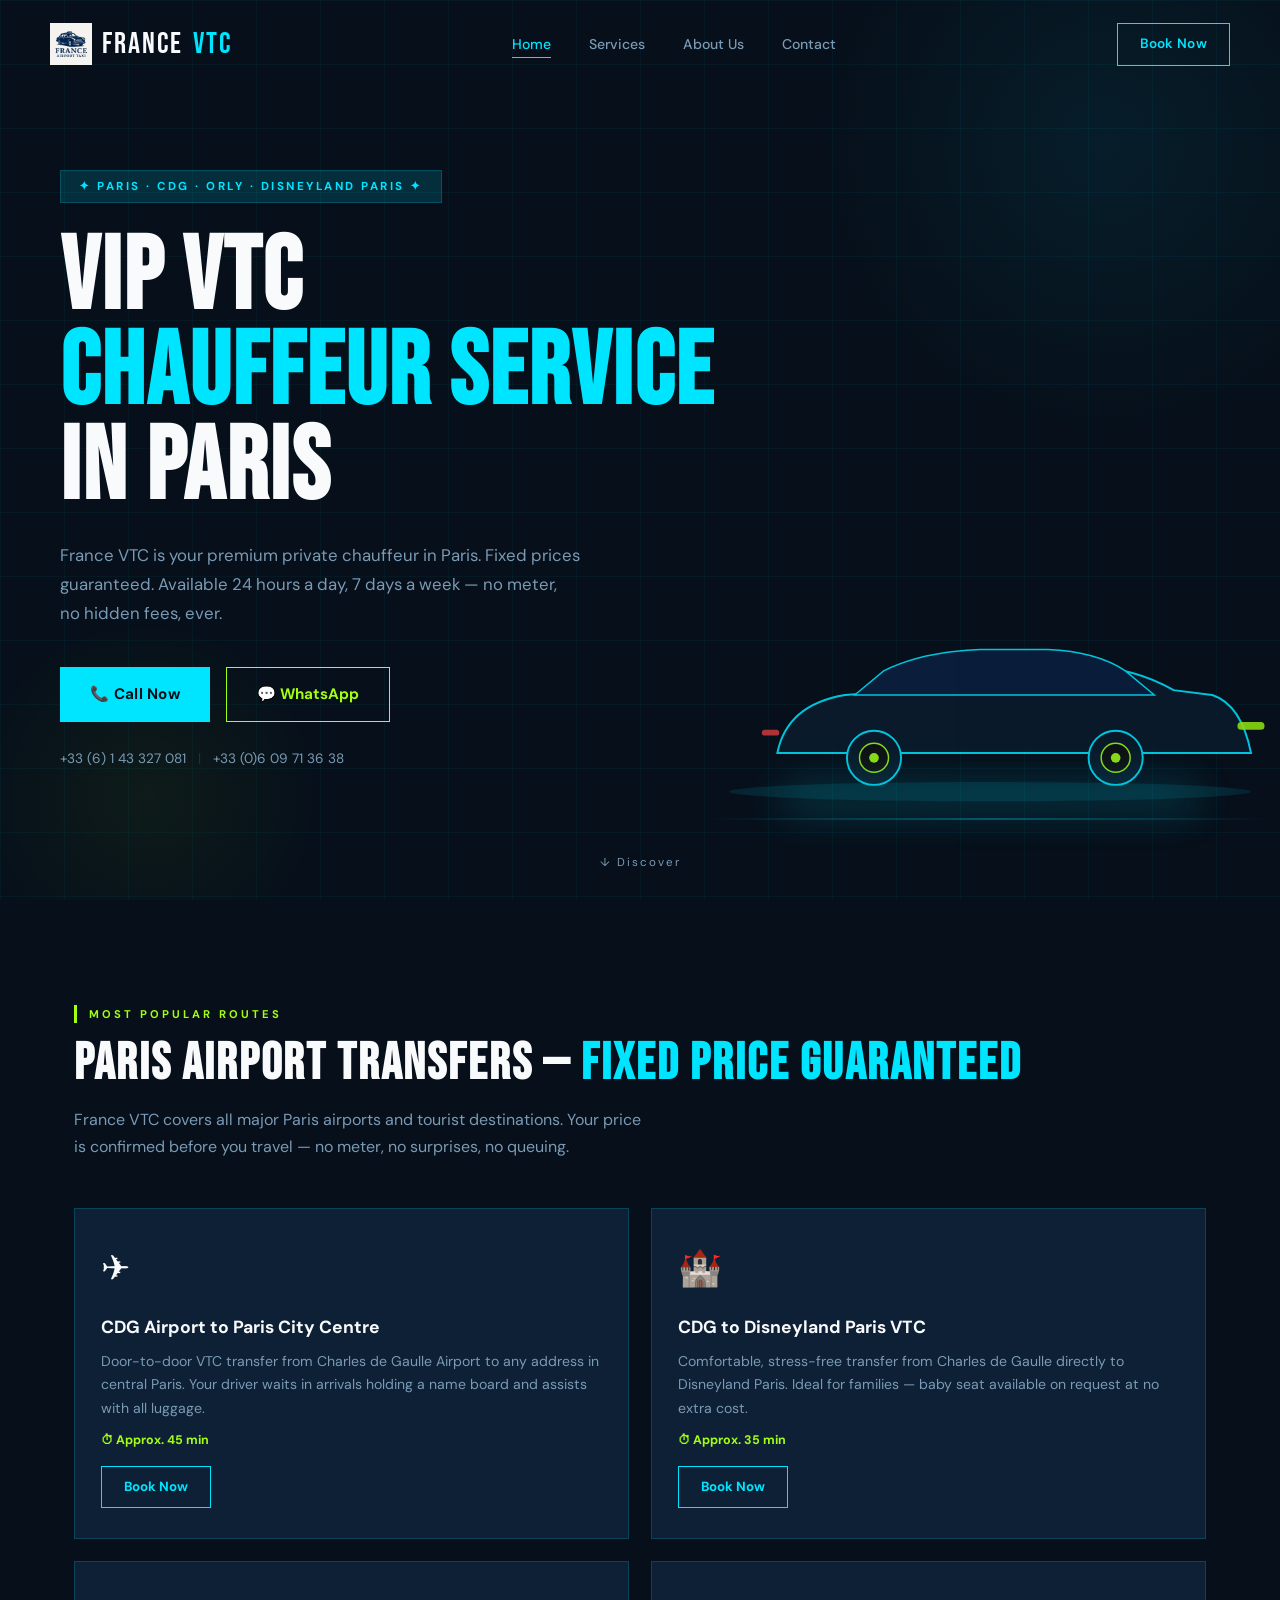
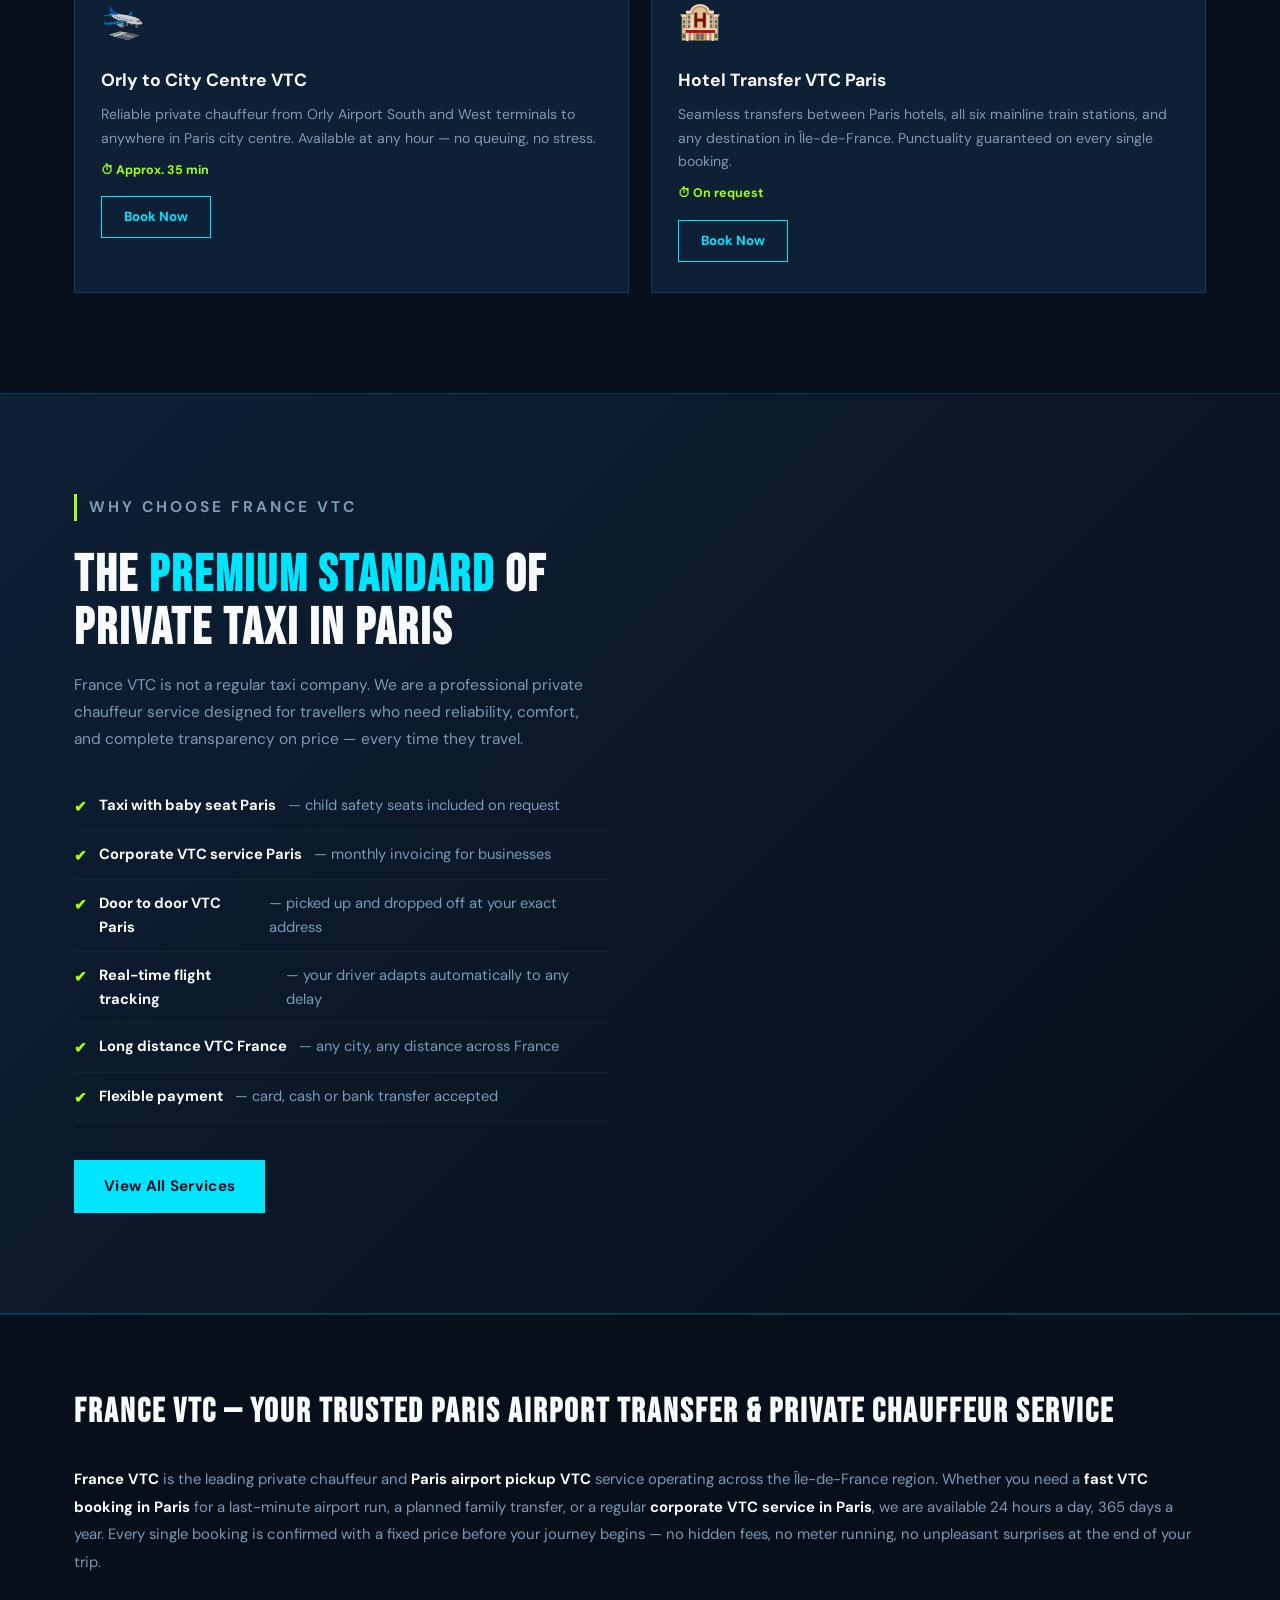
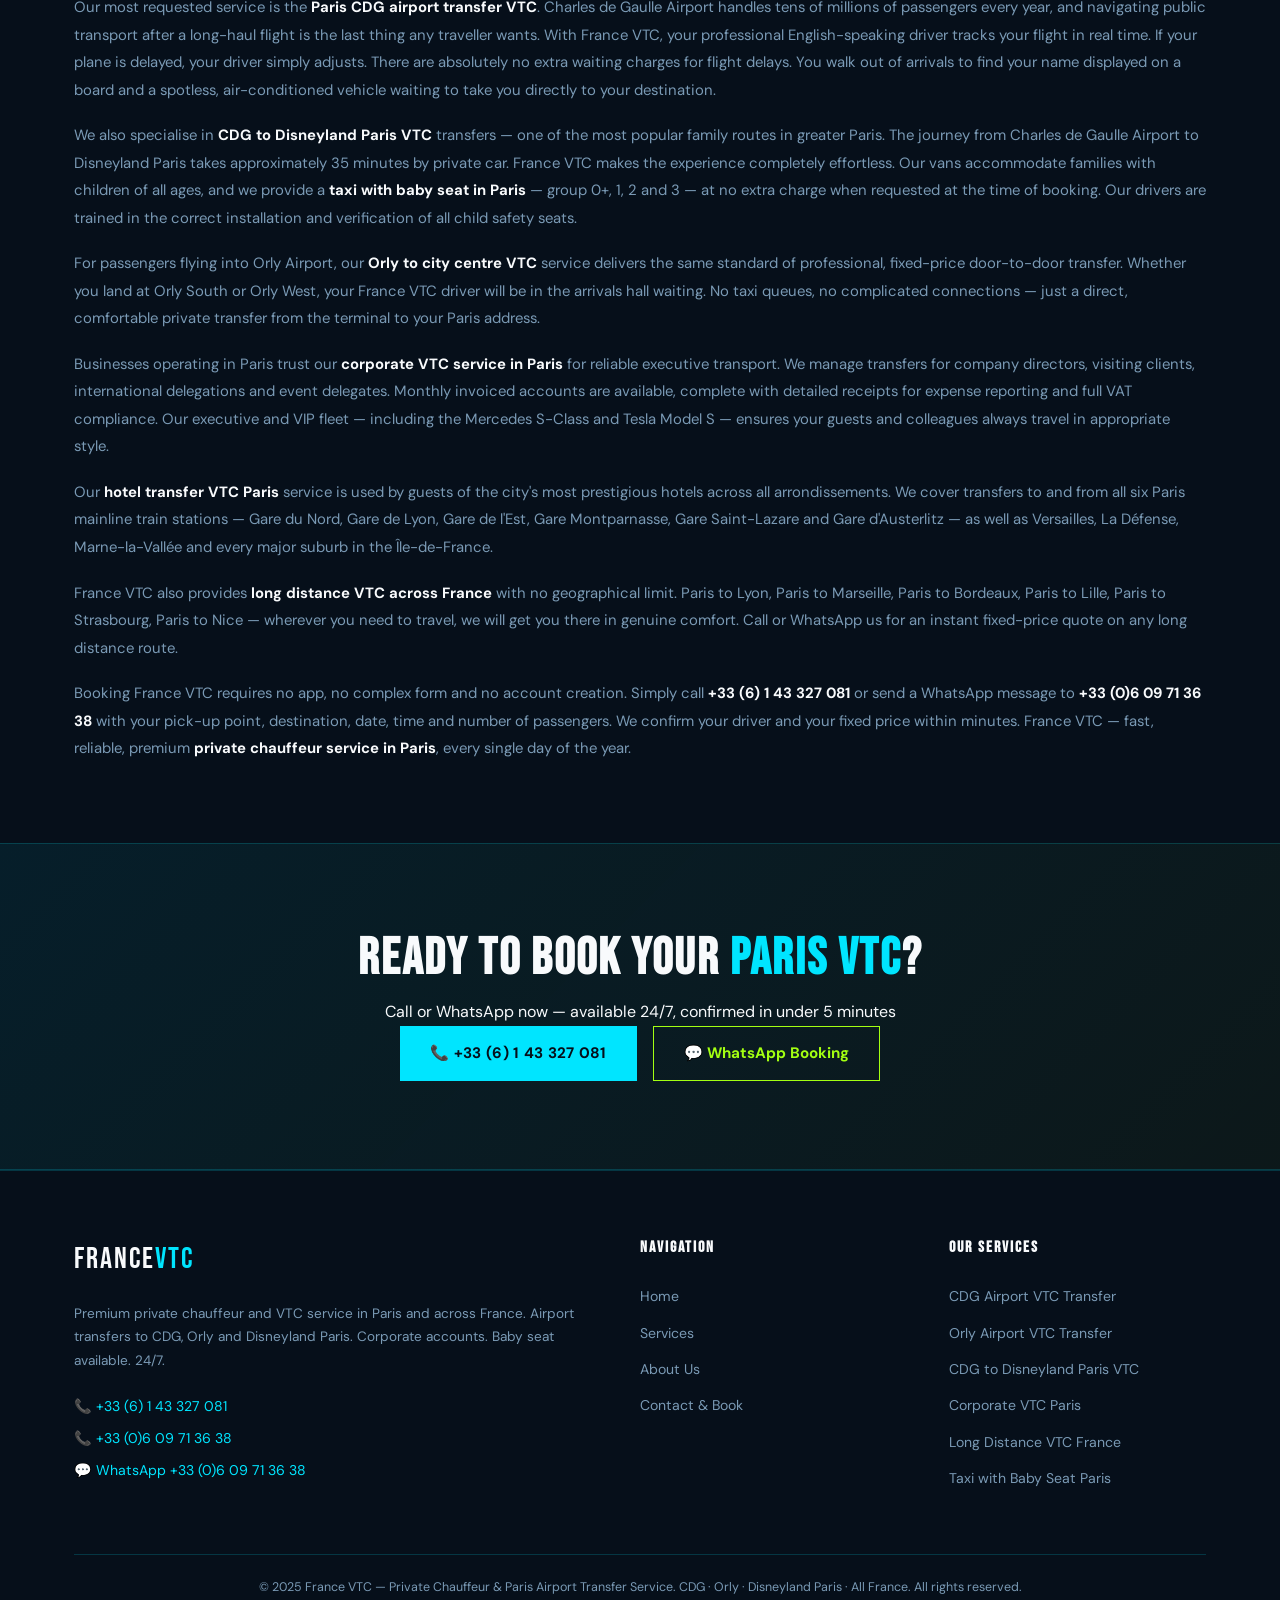
==== index.html @ c07869f2 "Initial commit" ====
<!DOCTYPE html>
<html lang="en">
<head>
  <meta charset="UTF-8">
  <meta name="viewport" content="width=device-width, initial-scale=1.0">
  <title>France VTC – Paris Airport Transfer CDG, Orly & Disneyland | Private Chauffeur 24/7</title>
  <meta name="description" content="France VTC provides premium private chauffeur service across Paris. Airport transfers to CDG, Orly and Disneyland Paris. Fixed rates, baby seat available, corporate accounts. Available 24/7 — book in seconds.">
  <meta name="keywords" content="France VTC, Paris airport pickup VTC, VIP VTC service Paris, taxi with baby seat Paris, hotel transfer VTC Paris, CDG to Disneyland Paris VTC, Orly to city centre VTC, long distance VTC France, corporate VTC service Paris, door to door VTC Paris, fast VTC booking Paris, private chauffeur Paris, VTC Paris 24/7">
  <meta name="robots" content="index, follow, max-snippet:-1, max-image-preview:large, max-video-preview:-1">
  <meta name="author" content="France VTC">
  <meta name="geo.region" content="FR-IDF">
  <meta name="geo.placename" content="Paris, Île-de-France, France">
  <meta name="geo.position" content="48.8566;2.3522">
  <meta name="ICBM" content="48.8566, 2.3522">
  <link rel="canonical" href="https://www.francevtc.fr/">

  <meta property="og:type" content="website">
  <meta property="og:site_name" content="France VTC">
  <meta property="og:url" content="https://www.francevtc.fr/">
  <meta property="og:title" content="France VTC – Paris Airport Transfer CDG, Orly & Disneyland | Private Chauffeur 24/7">
  <meta property="og:description" content="Premium VTC Paris. Fixed rates. CDG, Orly, Disneyland Paris transfers. Baby seat available. Book by phone or WhatsApp 24/7.">
  <meta property="og:image" content="https://www.francevtc.fr/og-home.webp">
  <meta property="og:locale" content="en_GB">

  <meta name="twitter:card" content="summary_large_image">
  <meta name="twitter:site" content="@francevtc">
  <meta name="twitter:title" content="France VTC – Paris Private Chauffeur 24/7 | CDG · Orly · Disneyland">
  <meta name="twitter:description" content="Book your France VTC in seconds. Fixed price guaranteed. CDG, Orly, Disneyland & hotel transfers. Available day and night.">
  <meta name="twitter:image" content="https://www.francevtc.fr/og-home.webp">

  <script type="application/ld+json">
  {
    "@context": "https://schema.org",
    "@graph": [
      {
        "@type": ["LocalBusiness", "TaxiService"],
        "@id": "https://www.francevtc.fr/#business",
        "name": "France VTC",
        "description": "Premium private chauffeur and VTC taxi service in Paris. Airport transfers to CDG, Orly and Disneyland Paris. Baby seat, corporate accounts and long distance France available 24/7.",
        "url": "https://www.francevtc.fr",
        "telephone": ["+33614332708", "+33609713638"],
        "address": {
          "@type": "PostalAddress",
          "addressLocality": "Paris",
          "addressRegion": "Île-de-France",
          "postalCode": "75000",
          "addressCountry": "FR"
        },
        "geo": { "@type": "GeoCoordinates", "latitude": 48.8566, "longitude": 2.3522 },
        "openingHours": "Mo-Su 00:00-23:59",
        "priceRange": "€€",
        "currenciesAccepted": "EUR",
        "paymentAccepted": "Cash, Credit Card, Bank Transfer",
        "areaServed": ["Paris","CDG Airport","Orly Airport","Disneyland Paris","Île-de-France","France"],
        "hasMap": "https://maps.google.com/?q=Paris,France",
        "sameAs": ["https://wa.me/33609713638"],
        "aggregateRating": { "@type": "AggregateRating", "ratingValue": "4.9", "reviewCount": "312", "bestRating": "5" }
      },
      {
        "@type": "WebSite",
        "@id": "https://www.francevtc.fr/#website",
        "name": "France VTC",
        "url": "https://www.francevtc.fr",
        "inLanguage": "en"
      }
    ]
  }
  </script>

  <link rel="stylesheet" href="style-index.css">
  <link rel="preconnect" href="https://fonts.googleapis.com">
  <link rel="preconnect" href="https://fonts.gstatic.com" crossorigin>
  <link href="https://fonts.googleapis.com/css2?family=Bebas+Neue&family=DM+Sans:wght@300;400;500;700&display=swap" rel="stylesheet">
</head>
<body>

<!-- ===== NAVBAR ===== -->
<nav class="navbar" id="navbar" role="navigation" aria-label="Main navigation">
  <div class="nav-inner">
   <a href="index.html" class="nav-logo" aria-label="France VTC – Home">
  <img src="logo.png" alt="France VTC Logo" class="logo-img">
  FRANCE<span>VTC</span>
</a>
    <ul class="nav-links" role="list">
      <li><a href="index.html" class="active" aria-current="page">Home</a></li>
      <li><a href="services.html">Services</a></li>
      <li><a href="about.html">About Us</a></li>
      <li><a href="contact.html">Contact</a></li>
    </ul>
    <a href="tel:+33614332708" class="nav-cta">Book Now</a>
    <button class="burger" id="burger" aria-label="Toggle mobile menu" aria-expanded="false">&#9776;</button>
  </div>
  <div class="mobile-menu" id="mobileMenu" aria-hidden="true" role="menu">
    <a href="index.html" role="menuitem">Home</a>
    <a href="services.html" role="menuitem">Services</a>
    <a href="about.html" role="menuitem">About Us</a>
    <a href="contact.html" role="menuitem">Contact</a>
    <a href="tel:+33614332708" class="mob-cta" role="menuitem">Book Now</a>
  </div>
</nav>

<!-- ===== HERO ===== -->
<section class="hero" aria-labelledby="hero-heading">
  <div class="hero-grid-overlay" aria-hidden="true"></div>
  <div class="hero-glow-top" aria-hidden="true"></div>
  <div class="hero-glow-bottom" aria-hidden="true"></div>

  <div class="hero-content">
    <p class="hero-badge" aria-label="Service areas">✦ Paris · CDG · Orly · Disneyland Paris ✦</p>
    <h1 id="hero-heading" class="hero-title">
      VIP VTC<br><span class="neon">Chauffeur Service</span><br>in Paris
    </h1>
    <p class="hero-sub">France VTC is your premium private chauffeur in Paris. Fixed prices guaranteed. Available 24 hours a day, 7 days a week — no meter, no hidden fees, ever.</p>
    <div class="hero-btns">
      <a href="tel:+33614332708" class="btn-primary pulse" aria-label="Call France VTC now">📞 Call Now</a>
      <a href="https://wa.me/33609713638?text=Hello%2C%20I%20would%20like%20to%20book%20a%20VTC%20in%20Paris" class="btn-secondary" target="_blank" rel="noopener noreferrer" aria-label="WhatsApp France VTC">💬 WhatsApp</a>
    </div>
    <div class="hero-phones">
      <a href="tel:+33614332708">+33 (6) 1 43 327 081</a>
      <span class="divider" aria-hidden="true">|</span>
      <a href="tel:+33609713638">+33 (0)6 09 71 36 38</a>
    </div>
  </div>

  <div class="hero-visual" aria-hidden="true">
    <div class="car-wrap">
      <div class="car-glow"></div>
      <svg viewBox="0 0 600 200" fill="none" xmlns="http://www.w3.org/2000/svg" role="img" aria-label="Premium VTC vehicle illustration">
        <ellipse cx="300" cy="190" rx="270" ry="10" fill="#00E5FF" fill-opacity="0.12"/>
        <path d="M80 150 Q90 100 150 90 L220 85 Q260 60 320 58 L400 60 Q450 62 490 85 L530 90 Q560 100 570 150 Z" fill="#0B1C2D" stroke="#00E5FF" stroke-width="2"/>
        <path d="M160 90 L190 65 Q230 45 290 43 L360 43 Q410 45 440 65 L470 90 Z" fill="#0B2040" stroke="#00E5FF" stroke-width="1.5"/>
        <circle cx="180" cy="155" r="28" fill="#0B1C2D" stroke="#00E5FF" stroke-width="2"/>
        <circle cx="180" cy="155" r="15" fill="#111" stroke="#A3FF12" stroke-width="1.5"/>
        <circle cx="180" cy="155" r="5" fill="#A3FF12"/>
        <circle cx="430" cy="155" r="28" fill="#0B1C2D" stroke="#00E5FF" stroke-width="2"/>
        <circle cx="430" cy="155" r="15" fill="#111" stroke="#A3FF12" stroke-width="1.5"/>
        <circle cx="430" cy="155" r="5" fill="#A3FF12"/>
        <rect x="556" y="118" width="28" height="8" rx="4" fill="#A3FF12" fill-opacity="0.9"/>
        <rect x="64" y="126" width="18" height="6" rx="3" fill="#FF4444" fill-opacity="0.8"/>
      </svg>
      <div class="road-line"></div>
    </div>
  </div>
  <p class="scroll-hint" aria-hidden="true">↓ Discover</p>
</section>



<!-- ===== TOP ROUTES ===== -->
<section class="routes" id="routes" aria-labelledby="routes-heading">
  <div class="container">
    <p class="section-tag">Most Popular Routes</p>
    <h2 id="routes-heading">Paris Airport Transfers — <span class="neon">Fixed Price Guaranteed</span></h2>
    <p class="section-sub">France VTC covers all major Paris airports and tourist destinations. Your price is confirmed before you travel — no meter, no surprises, no queuing.</p>
    <div class="routes-grid">

      <article class="route-card slide-in-left">
        <div class="route-icon" aria-hidden="true">✈</div>
        <div class="route-info">
          <h3>CDG Airport to Paris City Centre</h3>
          <p>Door-to-door VTC transfer from Charles de Gaulle Airport to any address in central Paris. Your driver waits in arrivals holding a name board and assists with all luggage.</p>
          <span class="route-time">⏱ Approx. 45 min</span>
        </div>
        <a href="contact.html" class="route-btn" aria-label="Book CDG to Paris city centre transfer">Book Now</a>
      </article>

      <article class="route-card slide-in-right">
        <div class="route-icon" aria-hidden="true">🏰</div>
        <div class="route-info">
          <h3>CDG to Disneyland Paris VTC</h3>
          <p>Comfortable, stress-free transfer from Charles de Gaulle directly to Disneyland Paris. Ideal for families — baby seat available on request at no extra cost.</p>
          <span class="route-time">⏱ Approx. 35 min</span>
        </div>
        <a href="contact.html" class="route-btn" aria-label="Book CDG to Disneyland Paris VTC">Book Now</a>
      </article>

      <article class="route-card slide-in-left">
        <div class="route-icon" aria-hidden="true">🛬</div>
        <div class="route-info">
          <h3>Orly to City Centre VTC</h3>
          <p>Reliable private chauffeur from Orly Airport South and West terminals to anywhere in Paris city centre. Available at any hour — no queuing, no stress.</p>
          <span class="route-time">⏱ Approx. 35 min</span>
        </div>
        <a href="contact.html" class="route-btn" aria-label="Book Orly to Paris city centre VTC">Book Now</a>
      </article>

      <article class="route-card slide-in-right">
        <div class="route-icon" aria-hidden="true">🏨</div>
        <div class="route-info">
          <h3>Hotel Transfer VTC Paris</h3>
          <p>Seamless transfers between Paris hotels, all six mainline train stations, and any destination in Île-de-France. Punctuality guaranteed on every single booking.</p>
          <span class="route-time">⏱ On request</span>
        </div>
        <a href="contact.html" class="route-btn" aria-label="Book hotel transfer VTC Paris">Book Now</a>
      </article>

    </div>
  </div>
</section>

<!-- ===== WHY FRANCE VTC ===== -->
<section class="why-us" aria-labelledby="why-heading">
  <div class="container">
    <div class="why-grid">
      <div class="why-text fade-up">
        <p class="section-tag">Why Choose France VTC</p>
        <h2 id="why-heading">The <span class="neon">Premium Standard</span> of Private Taxi in Paris</h2>
        <p>France VTC is not a regular taxi company. We are a professional private chauffeur service designed for travellers who need reliability, comfort, and complete transparency on price — every time they travel.</p>
        <ul class="why-list" role="list">
          <li><span class="check" aria-hidden="true">✔</span> <strong>Taxi with baby seat Paris</strong> — child safety seats included on request</li>
          <li><span class="check" aria-hidden="true">✔</span> <strong>Corporate VTC service Paris</strong> — monthly invoicing for businesses</li>
          <li><span class="check" aria-hidden="true">✔</span> <strong>Door to door VTC Paris</strong> — picked up and dropped off at your exact address</li>
          <li><span class="check" aria-hidden="true">✔</span> <strong>Real-time flight tracking</strong> — your driver adapts automatically to any delay</li>
          <li><span class="check" aria-hidden="true">✔</span> <strong>Long distance VTC France</strong> — any city, any distance across France</li>
          <li><span class="check" aria-hidden="true">✔</span> <strong>Flexible payment</strong> — card, cash or bank transfer accepted</li>
        </ul>
        <a href="services.html" class="btn-primary">View All Services</a>
      </div>
      
</section>






<!-- ===== SEO TEXT BLOCK ===== -->
<section class="seo-block" aria-labelledby="seo-heading">
  <div class="container">
    <h2 id="seo-heading">France VTC — Your Trusted Paris Airport Transfer &amp; Private Chauffeur Service</h2>
    <div class="seo-content">

      <p><strong>France VTC</strong> is the leading private chauffeur and <strong>Paris airport pickup VTC</strong> service operating across the Île-de-France region. Whether you need a <strong>fast VTC booking in Paris</strong> for a last-minute airport run, a planned family transfer, or a regular <strong>corporate VTC service in Paris</strong>, we are available 24 hours a day, 365 days a year. Every single booking is confirmed with a fixed price before your journey begins — no hidden fees, no meter running, no unpleasant surprises at the end of your trip.</p>

      <p>Our most requested service is the <strong>Paris CDG airport transfer VTC</strong>. Charles de Gaulle Airport handles tens of millions of passengers every year, and navigating public transport after a long-haul flight is the last thing any traveller wants. With France VTC, your professional English-speaking driver tracks your flight in real time. If your plane is delayed, your driver simply adjusts. There are absolutely no extra waiting charges for flight delays. You walk out of arrivals to find your name displayed on a board and a spotless, air-conditioned vehicle waiting to take you directly to your destination.</p>

      <p>We also specialise in <strong>CDG to Disneyland Paris VTC</strong> transfers — one of the most popular family routes in greater Paris. The journey from Charles de Gaulle Airport to Disneyland Paris takes approximately 35 minutes by private car. France VTC makes the experience completely effortless. Our vans accommodate families with children of all ages, and we provide a <strong>taxi with baby seat in Paris</strong> — group 0+, 1, 2 and 3 — at no extra charge when requested at the time of booking. Our drivers are trained in the correct installation and verification of all child safety seats.</p>

      <p>For passengers flying into Orly Airport, our <strong>Orly to city centre VTC</strong> service delivers the same standard of professional, fixed-price door-to-door transfer. Whether you land at Orly South or Orly West, your France VTC driver will be in the arrivals hall waiting. No taxi queues, no complicated connections — just a direct, comfortable private transfer from the terminal to your Paris address.</p>

      <p>Businesses operating in Paris trust our <strong>corporate VTC service in Paris</strong> for reliable executive transport. We manage transfers for company directors, visiting clients, international delegations and event delegates. Monthly invoiced accounts are available, complete with detailed receipts for expense reporting and full VAT compliance. Our executive and VIP fleet — including the Mercedes S-Class and Tesla Model S — ensures your guests and colleagues always travel in appropriate style.</p>

      <p>Our <strong>hotel transfer VTC Paris</strong> service is used by guests of the city's most prestigious hotels across all arrondissements. We cover transfers to and from all six Paris mainline train stations — Gare du Nord, Gare de Lyon, Gare de l'Est, Gare Montparnasse, Gare Saint-Lazare and Gare d'Austerlitz — as well as Versailles, La Défense, Marne-la-Vallée and every major suburb in the Île-de-France.</p>

      <p>France VTC also provides <strong>long distance VTC across France</strong> with no geographical limit. Paris to Lyon, Paris to Marseille, Paris to Bordeaux, Paris to Lille, Paris to Strasbourg, Paris to Nice — wherever you need to travel, we will get you there in genuine comfort. Call or WhatsApp us for an instant fixed-price quote on any long distance route.</p>

      <p>Booking France VTC requires no app, no complex form and no account creation. Simply call <strong>+33 (6) 1 43 327 081</strong> or send a WhatsApp message to <strong>+33 (0)6 09 71 36 38</strong> with your pick-up point, destination, date, time and number of passengers. We confirm your driver and your fixed price within minutes. France VTC — fast, reliable, premium <strong>private chauffeur service in Paris</strong>, every single day of the year.</p>

    </div>
  </div>
</section>

<!-- ===== CTA BANNER ===== -->
<section class="cta-banner" aria-labelledby="cta-heading">
  <div class="container">
    <h2 id="cta-heading">Ready to Book Your <span class="neon">Paris VTC</span>?</h2>
    <p>Call or WhatsApp now — available 24/7, confirmed in under 5 minutes</p>
    <div class="cta-btns">
      <a href="tel:+33614332708" class="btn-primary pulse" aria-label="Call France VTC">📞 +33 (6) 1 43 327 081</a>
      <a href="https://wa.me/33609713638?text=Hello%2C%20I%20would%20like%20to%20book%20a%20VTC%20in%20Paris" class="btn-secondary" target="_blank" rel="noopener noreferrer" aria-label="WhatsApp France VTC">💬 WhatsApp Booking</a>
    </div>
  </div>
</section>

<!-- ===== FOOTER ===== -->
<footer class="footer" role="contentinfo">
  <div class="container">
    <div class="footer-grid">
      <div class="footer-brand">
        <a href="index.html" class="nav-logo" aria-label="France VTC home">FRANCE<span>VTC</span></a>
        <p>Premium private chauffeur and VTC service in Paris and across France. Airport transfers to CDG, Orly and Disneyland Paris. Corporate accounts. Baby seat available. 24/7.</p>
        <div class="footer-phones">
          <a href="tel:+33614332708">📞 +33 (6) 1 43 327 081</a>
          <a href="tel:+33609713638">📞 +33 (0)6 09 71 36 38</a>
          <a href="https://wa.me/33609713638" target="_blank" rel="noopener noreferrer">💬 WhatsApp +33 (0)6 09 71 36 38</a>
        </div>
      </div>
      <div class="footer-links">
        <h3>Navigation</h3>
        <ul role="list">
          <li><a href="index.html">Home</a></li>
          <li><a href="services.html">Services</a></li>
          <li><a href="about.html">About Us</a></li>
          <li><a href="contact.html">Contact &amp; Book</a></li>
        </ul>
      </div>
      <div class="footer-services">
        <h3>Our Services</h3>
        <ul role="list">
          <li><a href="services.html">CDG Airport VTC Transfer</a></li>
          <li><a href="services.html">Orly Airport VTC Transfer</a></li>
          <li><a href="services.html">CDG to Disneyland Paris VTC</a></li>
          <li><a href="services.html">Corporate VTC Paris</a></li>
          <li><a href="services.html">Long Distance VTC France</a></li>
          <li><a href="services.html">Taxi with Baby Seat Paris</a></li>
        </ul>
      </div>
    </div>
    <div class="footer-bottom">
      <p>© 2025 France VTC — Private Chauffeur &amp; Paris Airport Transfer Service. CDG · Orly · Disneyland Paris · All France. All rights reserved.</p>
    </div>
  </div>
</footer>

<script>
  // Sticky navbar on scroll
  window.addEventListener('scroll', () => {
    document.getElementById('navbar').classList.toggle('scrolled', window.scrollY > 50);
  }, { passive: true });

  // Mobile menu toggle
  const burger = document.getElementById('burger');
  const mobileMenu = document.getElementById('mobileMenu');
  burger.addEventListener('click', () => {
    const isOpen = mobileMenu.classList.toggle('open');
    burger.setAttribute('aria-expanded', isOpen);
    mobileMenu.setAttribute('aria-hidden', !isOpen);
  });

  // Animated counters
  const counters = document.querySelectorAll('.stat-num');
  const counterObs = new IntersectionObserver(entries => {
    entries.forEach(entry => {
      if (!entry.isIntersecting) return;
      const el = entry.target;
      const target = +el.dataset.target;
      let val = 0;
      const step = target / 80;
      const tick = setInterval(() => {
        val += step;
        if (val >= target) { val = target; clearInterval(tick); }
        el.textContent = Math.floor(val).toLocaleString('en-GB');
      }, 18);
      counterObs.unobserve(el);
    });
  }, { threshold: 0.6 });
  counters.forEach(c => counterObs.observe(c));

  // Scroll-triggered reveal animations
  const revealEls = document.querySelectorAll('.fade-up, .slide-in-left, .slide-in-right');
  const revealObs = new IntersectionObserver(entries => {
    entries.forEach((entry, i) => {
      if (!entry.isIntersecting) return;
      setTimeout(() => entry.target.classList.add('visible'), i * 60);
      revealObs.unobserve(entry.target);
    });
  }, { threshold: 0.1 });
  revealEls.forEach(el => revealObs.observe(el));
</script>
</body>
</html>
---- style-index.css ----
/* ============================================================
   FRANCE VTC — HOME PAGE STYLES
   Design: Urban Night Neon Transport
   ============================================================ */

:root {
  --navy:       #0B1C2D;
  --navy-deep:  #060f1a;
  --navy-mid:   #0e2035;
  --cyan:       #00E5FF;
  --cyan-faint: rgba(0,229,255,0.08);
  --cyan-dim:   rgba(0,229,255,0.15);
  --white:      #F8FAFC;
  --lime:       #A3FF12;
  --muted:      #7a9ab5;
  --border:     rgba(0,229,255,0.18);
  --font-head:  'Bebas Neue', sans-serif;
  --font-body:  'DM Sans', sans-serif;
}

*, *::before, *::after { box-sizing: border-box; margin: 0; padding: 0; }
html { scroll-behavior: smooth; font-size: 16px; }
body { background: var(--navy-deep); color: var(--white); font-family: var(--font-body); line-height: 1.65; overflow-x: hidden; }
a { text-decoration: none; color: inherit; }
ul { list-style: none; }
img { max-width: 100%; display: block; }
.container { max-width: 1180px; margin: 0 auto; padding: 0 24px; }

/* ---- SHARED ELEMENTS ---- */
.neon { color: var(--cyan); }
.section-tag {
  display: inline-block;
  font-size: 0.7rem; letter-spacing: 3px; text-transform: uppercase;
  font-weight: 700; color: var(--lime);
  border-left: 3px solid var(--lime); padding-left: 12px;
  margin-bottom: 14px;
}
h2 {
  font-family: var(--font-head);
  font-size: clamp(2rem, 4.5vw, 3.2rem);
  letter-spacing: 2px; text-transform: uppercase;
  line-height: 1.05; margin-bottom: 16px;
}
.section-sub { color: var(--muted); max-width: 580px; margin-bottom: 48px; font-size: 1rem; }

/* ---- BUTTONS ---- */
.btn-primary {
  display: inline-flex; align-items: center; gap: 8px;
  background: var(--cyan); color: var(--navy-deep);
  padding: 14px 30px; font-weight: 700; font-size: 0.95rem;
  letter-spacing: 0.3px; transition: all 0.3s ease; white-space: nowrap;
}
.btn-primary:hover { background: #00ccee; transform: translateY(-2px); box-shadow: 0 10px 30px rgba(0,229,255,0.35); }

.btn-secondary {
  display: inline-flex; align-items: center; gap: 8px;
  background: transparent; border: 1.5px solid var(--lime);
  color: var(--lime); padding: 14px 30px; font-weight: 700;
  font-size: 0.95rem; transition: all 0.3s ease; white-space: nowrap;
}
.btn-secondary:hover { background: var(--lime); color: var(--navy-deep); transform: translateY(-2px); }

.pulse { animation: ctaPulse 2.8s ease-in-out infinite; }
@keyframes ctaPulse {
  0%,100% { box-shadow: 0 0 0 0 rgba(0,229,255,0.45); }
  50%      { box-shadow: 0 0 0 14px rgba(0,229,255,0); }
}

/* ---- NAVBAR ---- */
.nav-logo {
  display: flex;
  align-items: center;
  gap: 10px;
  font-family: var(--font-head);
  font-size: 1.85rem;
  letter-spacing: 2px;
}

.logo-img {
  height: 42px;   /* adjust size if needed */
  width: auto;
  display: block;
}


.navbar {
  position: fixed; top: 0; left: 0; right: 0; z-index: 999;
  padding: 20px 40px; transition: all 0.35s ease;
}
.navbar.scrolled {
  background: rgba(6,15,26,0.94); backdrop-filter: blur(18px);
  padding: 13px 40px; border-bottom: 1px solid var(--border);
}
.nav-inner {
  display: flex; align-items: center;
  justify-content: space-between; max-width: 1180px; margin: 0 auto;
}
.nav-logo { font-family: var(--font-head); font-size: 1.85rem; letter-spacing: 2px; }
.nav-logo span { color: var(--cyan); }
.nav-links { display: flex; gap: 38px; }
.nav-links a {
  font-size: 0.88rem; font-weight: 500; color: var(--muted);
  position: relative; transition: color 0.3s;
}
.nav-links a::after {
  content: ''; position: absolute; bottom: -5px; left: 0;
  width: 0; height: 1px; background: var(--cyan); transition: width 0.3s;
}
.nav-links a:hover, .nav-links a.active { color: var(--cyan); }
.nav-links a:hover::after, .nav-links a.active::after { width: 100%; }
.nav-cta {
  border: 1.5px solid var(--cyan); color: var(--cyan);
  padding: 9px 22px; font-size: 0.85rem; font-weight: 600;
  transition: all 0.3s; letter-spacing: 0.3px;
}
.nav-cta:hover { background: var(--cyan); color: var(--navy-deep); }

.burger { display: none; background: none; border: none; color: var(--white); font-size: 1.5rem; cursor: pointer; padding: 4px; }
.mobile-menu {
  display: none; flex-direction: column;
  background: var(--navy-deep); border-top: 1px solid var(--border); padding: 8px 0;
}
.mobile-menu.open { display: flex; }
.mobile-menu a { padding: 13px 28px; font-size: 1rem; color: var(--muted); transition: color 0.3s; }
.mobile-menu a:hover { color: var(--cyan); }
.mob-cta { color: var(--cyan) !important; font-weight: 700; }

/* ---- HERO ---- */
.hero {
  min-height: 100vh;
  background: var(--navy-deep);
  position: relative; overflow: hidden;
  display: flex; flex-direction: column; justify-content: center;
  padding: 120px 60px 80px;
}
.hero-grid-overlay {
  position: absolute; inset: 0; pointer-events: none;
  background-image:
    linear-gradient(var(--border) 1px, transparent 1px),
    linear-gradient(90deg, var(--border) 1px, transparent 1px);
  background-size: 64px 64px; opacity: 0.25;
}
.hero-glow-top {
  position: absolute; top: -180px; right: -150px;
  width: 650px; height: 650px; pointer-events: none;
  background: radial-gradient(circle, rgba(0,229,255,0.07) 0%, transparent 65%);
}
.hero-glow-bottom {
  position: absolute; bottom: -120px; left: -80px;
  width: 450px; height: 450px; pointer-events: none;
  background: radial-gradient(circle, rgba(163,255,18,0.05) 0%, transparent 60%);
}
.hero-content {
  max-width: 680px; position: relative; z-index: 2;
  animation: heroReveal 0.9s ease-out both;
}
@keyframes heroReveal {
  from { opacity: 0; transform: translateY(36px); }
  to   { opacity: 1; transform: translateY(0); }
}
.hero-badge {
  display: inline-flex; align-items: center; gap: 8px;
  background: var(--cyan-dim); border: 1px solid var(--border);
  color: var(--cyan); padding: 6px 18px;
  font-size: 0.72rem; letter-spacing: 2.5px; font-weight: 700;
  text-transform: uppercase; margin-bottom: 28px;
}
.hero-title {
  font-family: var(--font-head);
  font-size: clamp(3.2rem, 8vw, 6.8rem);
  line-height: 0.93; letter-spacing: 2px;
  text-transform: uppercase; margin-bottom: 24px;
}
.hero-sub {
  color: var(--muted); font-size: 1.05rem;
  max-width: 520px; line-height: 1.75; margin-bottom: 38px;
}
.hero-btns { display: flex; gap: 16px; flex-wrap: wrap; margin-bottom: 26px; }
.hero-phones {
  display: flex; align-items: center; gap: 12px;
  flex-wrap: wrap; font-size: 0.85rem; color: var(--muted);
}
.hero-phones a { color: var(--muted); transition: color 0.3s; }
.hero-phones a:hover { color: var(--cyan); }
.hero-phones .divider { color: var(--border); }

.hero-visual {
  position: absolute; right: 0; bottom: 80px;
  width: 48%; max-width: 580px; z-index: 1;
  opacity: 0.85; animation: carSlide 1.1s ease-out 0.4s both;
}
@keyframes carSlide {
  from { opacity: 0; transform: translateX(70px); }
  to   { opacity: 0.85; transform: translateX(0); }
}
.car-glow {
  position: absolute; bottom: 8px; left: 50%; transform: translateX(-50%);
  width: 72%; height: 28px;
  background: var(--cyan); filter: blur(22px); opacity: 0.25;
}
.road-line {
  height: 2px; margin-top: 8px;
  background: linear-gradient(90deg, transparent, var(--cyan), transparent);
  opacity: 0.35; animation: roadAnim 3s linear infinite;
}
@keyframes roadAnim {
  from { background-position: -400px 0; }
  to   { background-position: 400px 0; }
}
.scroll-hint {
  position: absolute; bottom: 28px; left: 50%; transform: translateX(-50%);
  font-size: 0.72rem; letter-spacing: 2px; color: var(--muted); z-index: 3;
  animation: scrollBounce 2s ease-in-out infinite;
}
@keyframes scrollBounce {
  0%,100% { transform: translateX(-50%) translateY(0); }
  50%     { transform: translateX(-50%) translateY(7px); }
}

/* ---- STATS BAR ---- */
.stats-bar {
  display: flex; align-items: center; justify-content: center;
  flex-wrap: wrap; gap: 0;
  background: var(--navy-mid);
  border-top: 1px solid var(--border); border-bottom: 1px solid var(--border);
  padding: 40px 24px;
}
.stat-item { display: flex; flex-direction: column; align-items: center; padding: 0 52px; }
.stat-row { display: flex; align-items: baseline; gap: 2px; }
.stat-num { font-family: var(--font-head); font-size: 3.2rem; color: var(--cyan); line-height: 1; }
.stat-suffix { font-family: var(--font-head); font-size: 2rem; color: var(--lime); line-height: 1; }
.stat-label { font-size: 0.72rem; letter-spacing: 1.5px; text-transform: uppercase; color: var(--muted); margin-top: 6px; }
.stat-divider { width: 1px; height: 54px; background: var(--border); }

/* ---- ROUTES ---- */
.routes { padding: 100px 0; background: var(--navy-deep); }
.routes-grid { display: grid; grid-template-columns: repeat(2, 1fr); gap: 22px; }
.route-card {
  background: var(--navy-mid); border: 1px solid var(--border);
  padding: 30px 26px; display: flex; flex-direction: column; gap: 16px;
  position: relative; overflow: hidden; transition: all 0.3s ease;
}
.route-card::before {
  content: ''; position: absolute; top: 0; left: 0;
  width: 3px; height: 100%; background: var(--cyan);
  transform: scaleY(0); transform-origin: bottom; transition: transform 0.35s ease;
}
.route-card:hover { border-color: var(--cyan); transform: translateY(-5px); }
.route-card:hover::before { transform: scaleY(1); }
.route-icon { font-size: 2.2rem; }
.route-info h3 { font-size: 1.1rem; font-weight: 700; color: var(--white); margin-bottom: 8px; }
.route-info p { font-size: 0.88rem; color: var(--muted); line-height: 1.65; }
.route-time { display: block; margin-top: 10px; font-size: 0.78rem; font-weight: 700; color: var(--lime); }
.route-btn {
  display: inline-block; border: 1px solid var(--cyan);
  color: var(--cyan); padding: 9px 22px; font-size: 0.83rem;
  font-weight: 700; width: fit-content; transition: all 0.3s;
}
.route-btn:hover { background: var(--cyan); color: var(--navy-deep); }

/* ---- WHY US ---- */
.why-us {
  padding: 100px 0;
  background: linear-gradient(135deg, var(--navy-mid) 0%, var(--navy-deep) 100%);
  border-top: 1px solid var(--border); border-bottom: 1px solid var(--border);
}
.why-grid { display: grid; grid-template-columns: 1fr 1fr; gap: 64px; align-items: center; }
.why-text > p { color: var(--muted); margin-bottom: 28px; font-size: 0.97rem; line-height: 1.75; }
.why-list { margin-bottom: 38px; }
.why-list li {
  display: flex; align-items: flex-start; gap: 12px;
  padding: 11px 0; border-bottom: 1px solid rgba(255,255,255,0.04);
  font-size: 0.92rem; color: var(--muted);
}
.why-list li strong { color: var(--white); }
.check { color: var(--lime); font-weight: 700; flex-shrink: 0; margin-top: 2px; }
.why-visual { display: grid; grid-template-columns: 1fr 1fr; gap: 14px; }
.feature-card {
  background: var(--navy-deep); border: 1px solid var(--border);
  padding: 24px 20px; transition: all 0.3s ease;
}
.feature-card:hover { border-color: var(--cyan); box-shadow: 0 0 22px rgba(0,229,255,0.09); }
.feature-card.accent { background: var(--cyan-faint); border-color: rgba(0,229,255,0.25); }
.fc-icon { font-size: 1.9rem; margin-bottom: 10px; }
.feature-card h4 { font-size: 0.95rem; font-weight: 700; margin-bottom: 6px; }
.feature-card p { font-size: 0.82rem; color: var(--muted); line-height: 1.55; }

/* ---- FLEET ---- */
.fleet { padding: 100px 0; background: var(--navy-deep); }
.fleet-grid { display: grid; grid-template-columns: repeat(3, 1fr); gap: 22px; }
.fleet-card {
  background: var(--navy-mid); border: 1px solid var(--border);
  padding: 38px 28px; text-align: center; position: relative;
  transition: all 0.35s ease;
}
.fleet-card:hover { border-color: var(--cyan); transform: translateY(-6px); box-shadow: 0 24px 48px rgba(0,229,255,0.1); }
.fleet-card.featured { border-color: var(--cyan); background: rgba(0,229,255,0.04); }
.fleet-badge {
  position: absolute; top: -12px; left: 50%; transform: translateX(-50%);
  background: var(--lime); color: var(--navy-deep);
  font-size: 0.7rem; font-weight: 800; padding: 4px 16px; letter-spacing: 1px; text-transform: uppercase;
}
.fleet-icon { font-size: 3.2rem; margin-bottom: 18px; }
.fleet-card h3 { font-size: 1.25rem; font-weight: 700; margin-bottom: 12px; }
.fleet-card > p { font-size: 0.88rem; color: var(--muted); line-height: 1.65; margin-bottom: 22px; }
.fleet-card ul { margin-bottom: 28px; border-top: 1px solid var(--border); padding-top: 18px; }
.fleet-card ul li {
  font-size: 0.84rem; color: var(--muted);
  padding: 6px 0; border-bottom: 1px solid rgba(255,255,255,0.04);
}
.fleet-card ul li::before { content: '✓  '; color: var(--lime); font-weight: 700; }
.fleet-btn {
  display: inline-block; background: var(--cyan);
  color: var(--navy-deep); padding: 11px 26px;
  font-size: 0.88rem; font-weight: 700; transition: all 0.3s;
}
.fleet-btn:hover { background: #00ccee; transform: translateY(-2px); }

/* ---- TESTIMONIALS ---- */
.testimonials {
  padding: 100px 0;
  background: var(--navy-mid); border-top: 1px solid var(--border);
}
.testi-grid { display: grid; grid-template-columns: repeat(3, 1fr); gap: 22px; }
.testi-card {
  background: var(--navy-deep); border: 1px solid var(--border);
  padding: 34px 28px; transition: border-color 0.3s;
}
.testi-card:hover { border-color: var(--cyan); }
.stars { color: var(--lime); font-size: 1rem; letter-spacing: 3px; margin-bottom: 18px; }
.testi-card p { font-size: 0.9rem; color: var(--muted); line-height: 1.75; font-style: italic; margin-bottom: 22px; }
.testi-author { display: flex; align-items: center; gap: 14px; }
.avatar {
  width: 42px; height: 42px; flex-shrink: 0;
  background: var(--cyan-dim); border: 1.5px solid var(--cyan);
  display: flex; align-items: center; justify-content: center;
  font-size: 0.78rem; font-weight: 700; color: var(--cyan);
}
.testi-author strong { display: block; font-size: 0.9rem; color: var(--white); }
.testi-author span { font-size: 0.75rem; color: var(--muted); }

/* ---- SEO BLOCK ---- */
.seo-block {
  padding: 80px 0;
  background: var(--navy-deep); border-top: 1px solid var(--border);
}
.seo-block h2 { font-size: clamp(1.5rem, 3vw, 2.1rem); margin-bottom: 36px; }
.seo-content { display: flex; flex-direction: column; gap: 18px; }
.seo-content p { font-size: 0.93rem; color: var(--muted); line-height: 1.85; }
.seo-content p strong { color: var(--white); }

/* ---- CTA BANNER ---- */
.cta-banner {
  padding: 88px 0; text-align: center;
  background: linear-gradient(135deg, rgba(0,229,255,0.07), rgba(163,255,18,0.04));
  border-top: 1px solid var(--border); border-bottom: 1px solid var(--border);
}
.cta-banner h2 { margin-bottom: 14px; }
.cta-banner > p { color: var(--muted); margin-bottom: 38px; font-size: 1rem; }
.cta-btns { display: flex; gap: 16px; justify-content: center; flex-wrap: wrap; }

/* ---- FOOTER ---- */
.footer { background: var(--navy-deep); border-top: 1px solid var(--border); padding: 64px 0 0; }
.footer-grid { display: grid; grid-template-columns: 2fr 1fr 1fr; gap: 52px; padding-bottom: 52px; }
.footer-brand .nav-logo { display: block; margin-bottom: 18px; }
.footer-brand p { font-size: 0.85rem; color: var(--muted); line-height: 1.75; margin-bottom: 22px; }
.footer-phones { display: flex; flex-direction: column; gap: 9px; }
.footer-phones a { font-size: 0.88rem; color: var(--cyan); transition: color 0.3s; }
.footer-phones a:hover { color: var(--white); }
.footer-links h3, .footer-services h3 {
  font-family: var(--font-head); font-size: 1rem; letter-spacing: 2px;
  text-transform: uppercase; color: var(--white); margin-bottom: 22px;
}
.footer-links li, .footer-services li { margin-bottom: 10px; }
.footer-links a, .footer-services a { font-size: 0.88rem; color: var(--muted); transition: color 0.3s; }
.footer-links a:hover, .footer-services a:hover { color: var(--cyan); }
.footer-bottom {
  border-top: 1px solid var(--border); padding: 22px 0; text-align: center;
}
.footer-bottom p { font-size: 0.78rem; color: var(--muted); }

/* ---- ANIMATIONS ---- */
.fade-up { opacity: 0; transform: translateY(32px); transition: all 0.72s ease; }
.fade-up.visible { opacity: 1; transform: translateY(0); }
.slide-in-left { opacity: 0; transform: translateX(-40px); transition: all 0.6s ease; }
.slide-in-left.visible { opacity: 1; transform: translateX(0); }
.slide-in-right { opacity: 0; transform: translateX(40px); transition: all 0.6s ease; }
.slide-in-right.visible { opacity: 1; transform: translateX(0); }

/* ---- RESPONSIVE ---- */
@media (max-width: 1024px) {
  .why-grid { grid-template-columns: 1fr; gap: 44px; }
  .fleet-grid { grid-template-columns: 1fr 1fr; }
  .hero-visual { opacity: 0.25; width: 100%; }
}
@media (max-width: 860px) {
  .nav-links, .nav-cta { display: none; }
  .burger { display: block; }
  .navbar { padding: 16px 20px; }
  .navbar.scrolled { padding: 12px 20px; }
  .hero { padding: 110px 24px 200px; }
  .routes-grid { grid-template-columns: 1fr; }
  .fleet-grid { grid-template-columns: 1fr; }
  .testi-grid { grid-template-columns: 1fr; }
  .footer-grid { grid-template-columns: 1fr; gap: 36px; }
  .stats-bar { flex-wrap: wrap; }
  .stat-item { padding: 22px 30px; }
  .stat-divider { display: none; }
  .why-visual { grid-template-columns: 1fr 1fr; }
}
@media (max-width: 480px) {
  .hero-btns, .cta-btns { flex-direction: column; align-items: flex-start; }
  .cta-btns { align-items: center; }
  .why-visual { grid-template-columns: 1fr; }
  .hero-title { font-size: clamp(2.6rem, 11vw, 3.5rem); }
}
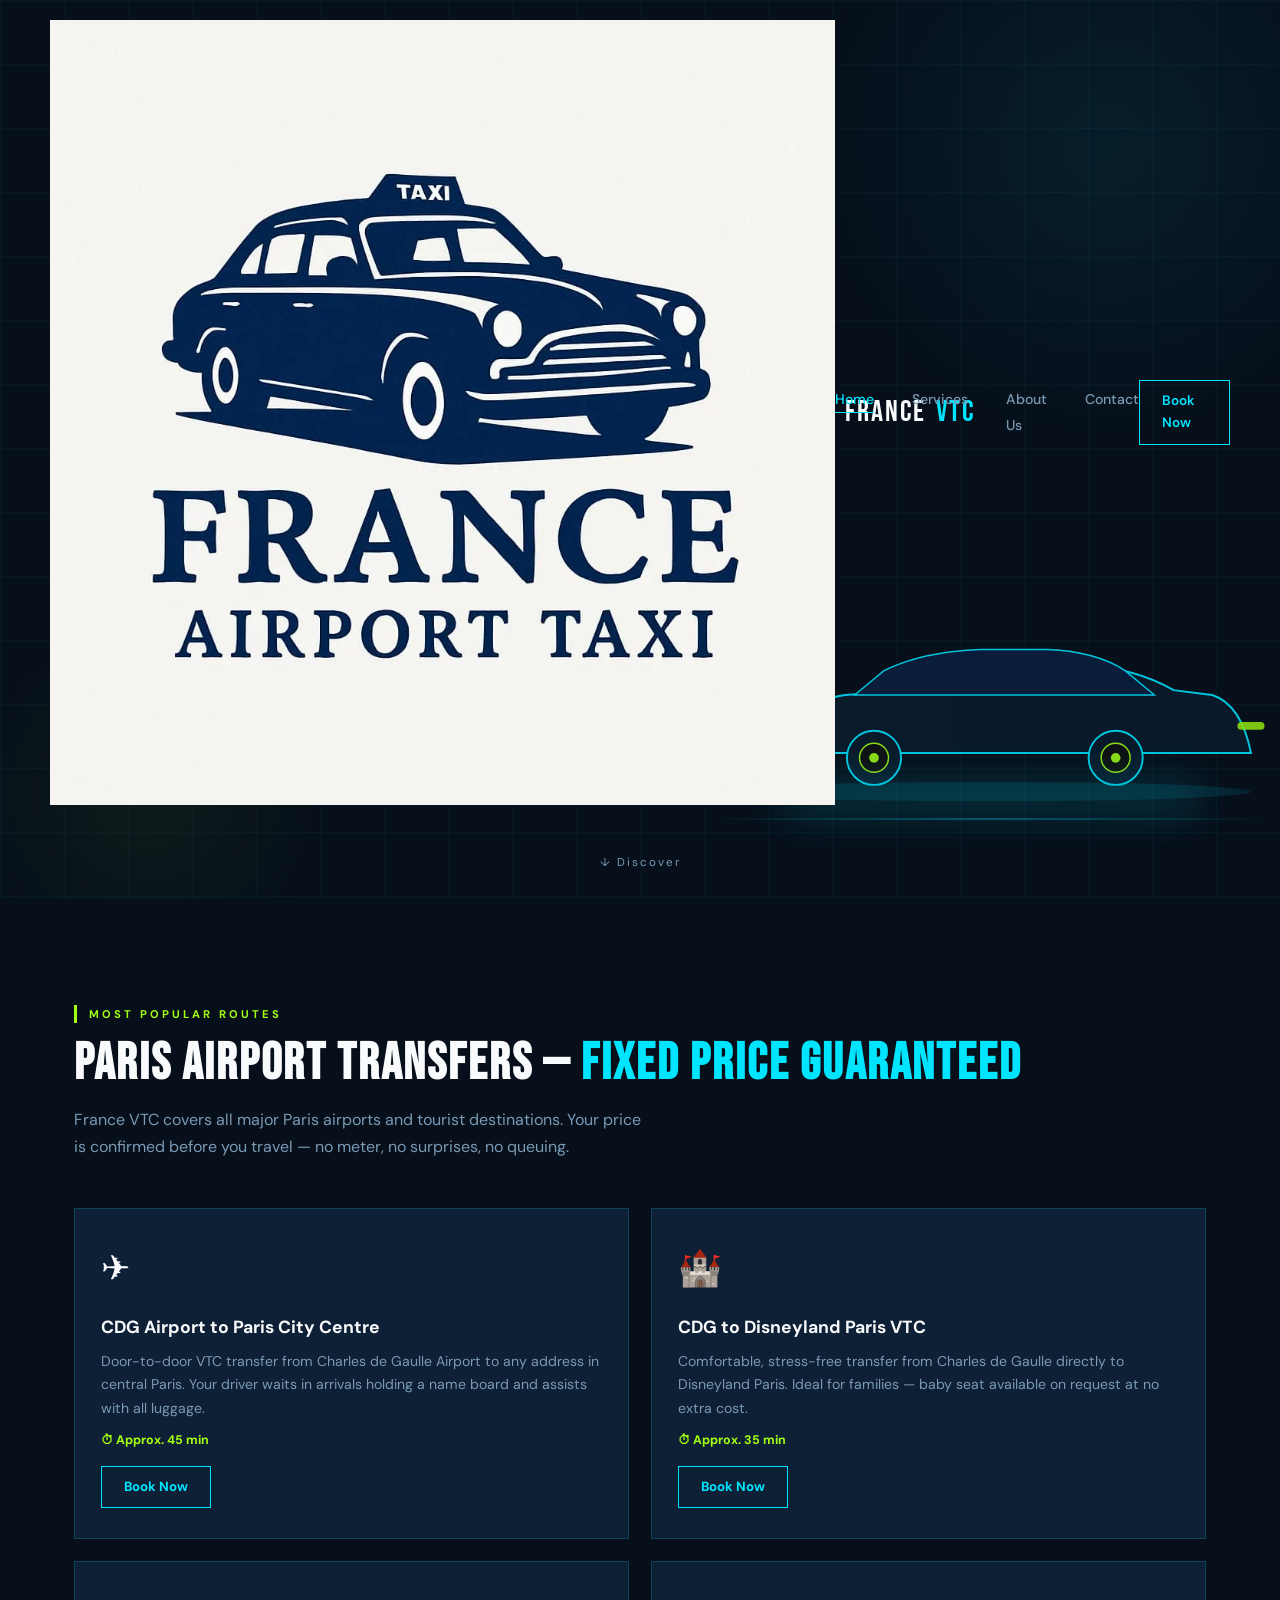
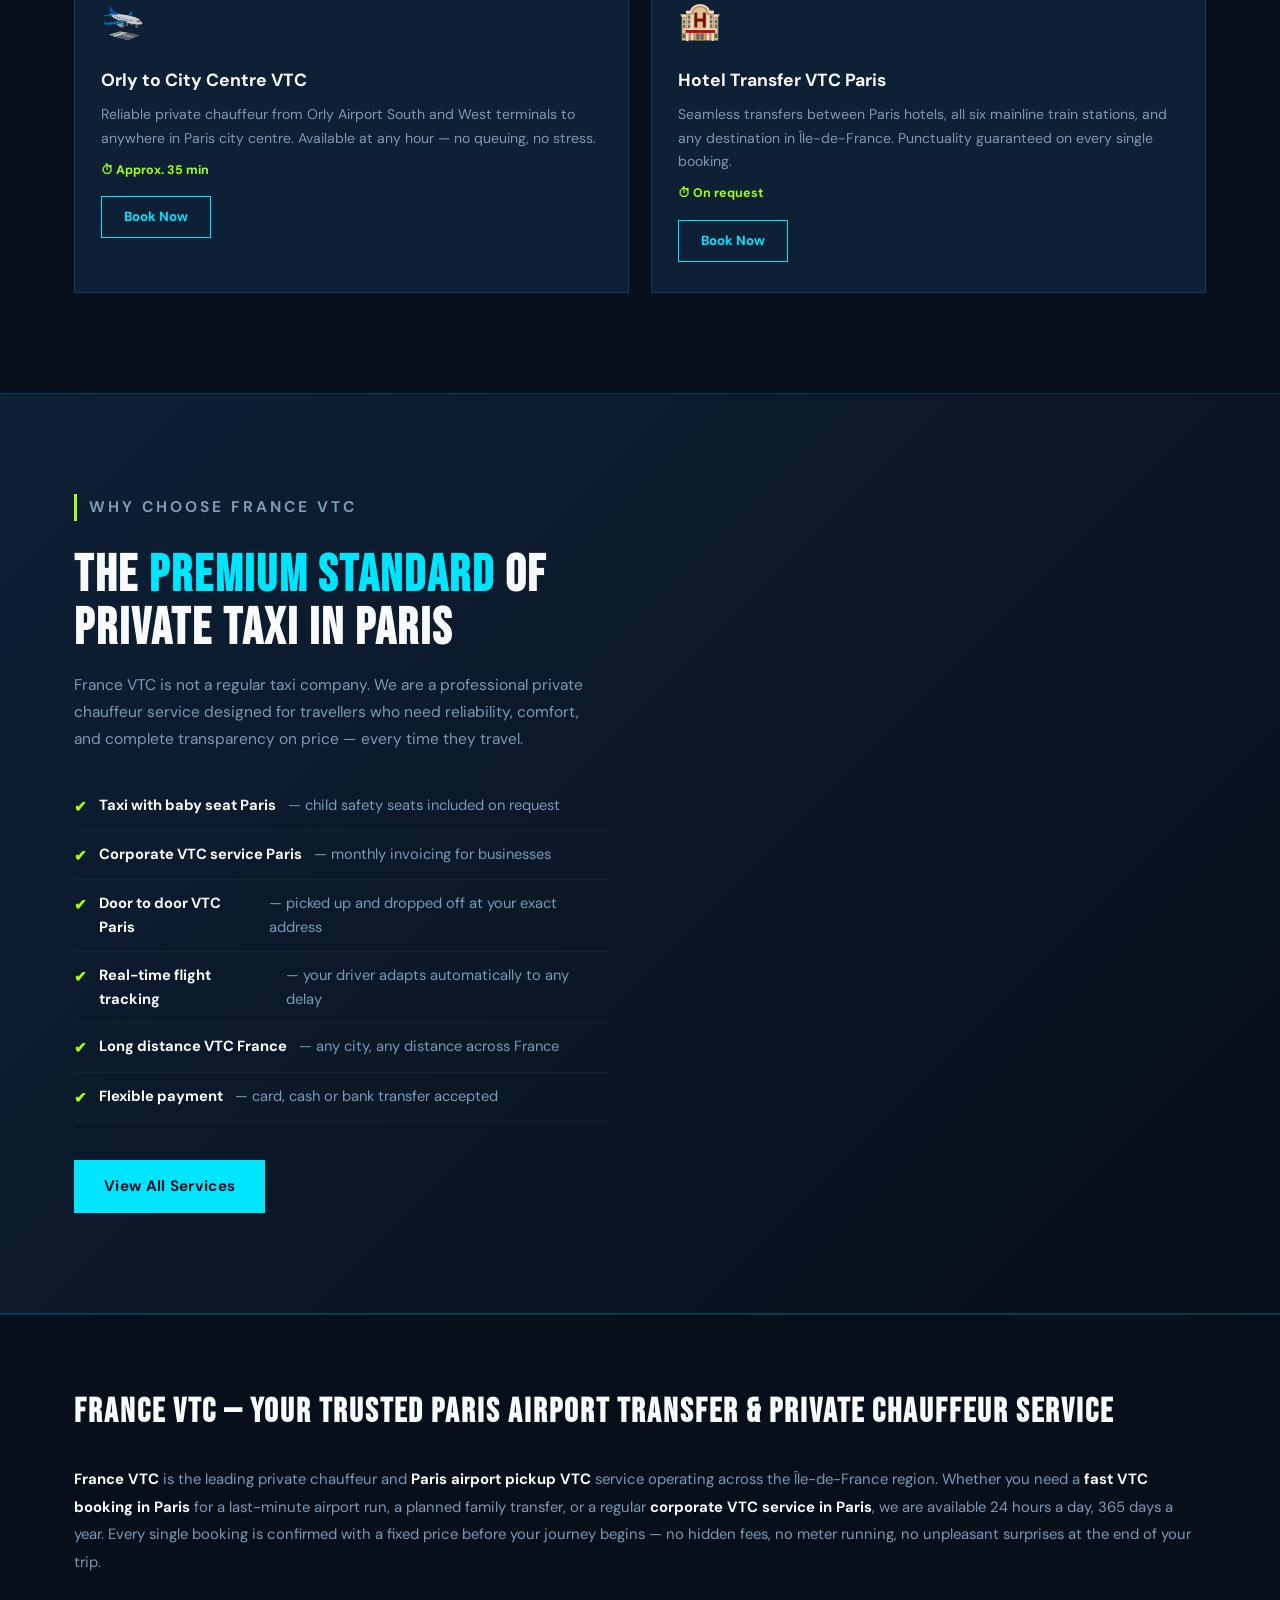
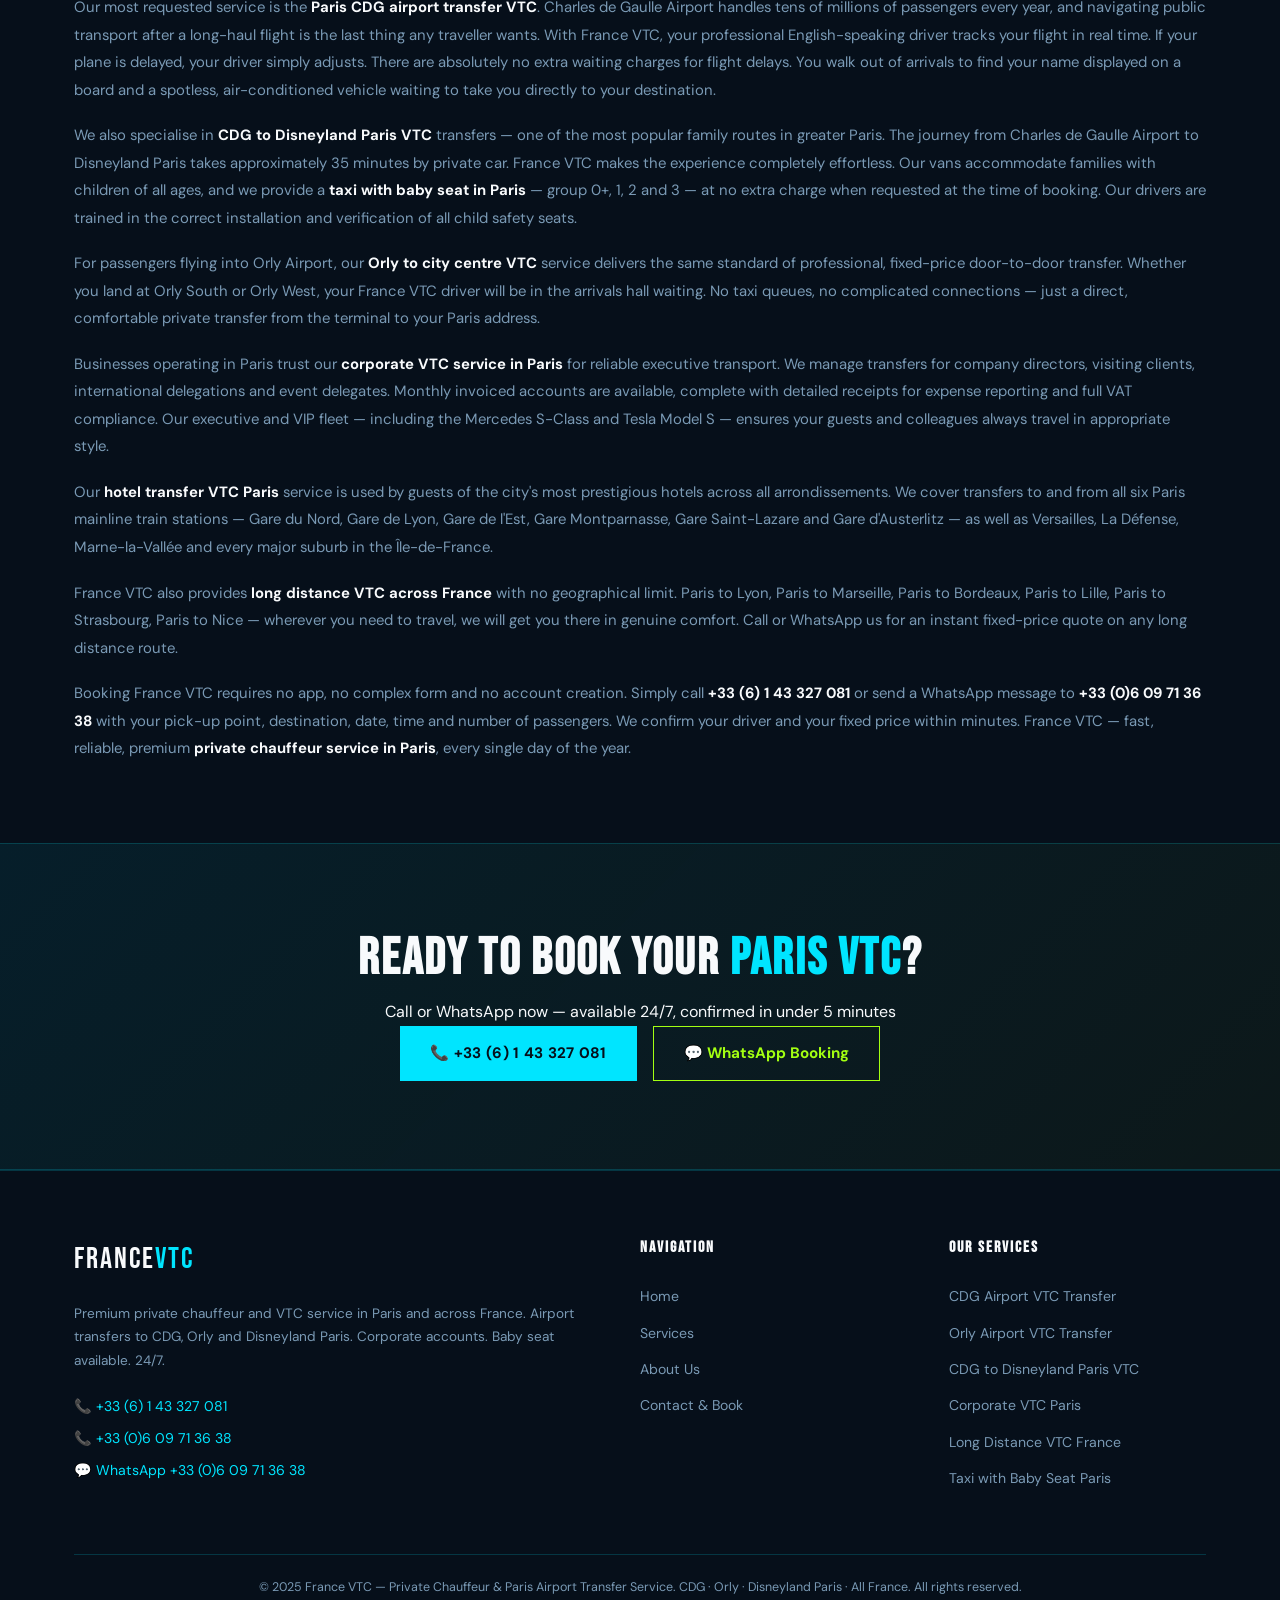
==== commit b6a67c04: "uu" ====
--- a/index.html
+++ b/index.html
@@ -12,21 +12,21 @@
   <meta name="geo.placename" content="Paris, Île-de-France, France">
   <meta name="geo.position" content="48.8566;2.3522">
   <meta name="ICBM" content="48.8566, 2.3522">
-  <link rel="canonical" href="https://www.francevtc.fr/">
+  <link rel="canonical" href="https://www.franceairporttaxi.com/index.html">
 
   <meta property="og:type" content="website">
   <meta property="og:site_name" content="France VTC">
-  <meta property="og:url" content="https://www.francevtc.fr/">
+  <meta property="og:url" content="https://www.franceairporttaxi.com/index.html">
   <meta property="og:title" content="France VTC – Paris Airport Transfer CDG, Orly & Disneyland | Private Chauffeur 24/7">
   <meta property="og:description" content="Premium VTC Paris. Fixed rates. CDG, Orly, Disneyland Paris transfers. Baby seat available. Book by phone or WhatsApp 24/7.">
-  <meta property="og:image" content="https://www.francevtc.fr/og-home.webp">
+  <meta property="og:image" content="https://www.franceairporttaxi.com/og-home.webp">
   <meta property="og:locale" content="en_GB">
 
   <meta name="twitter:card" content="summary_large_image">
   <meta name="twitter:site" content="@francevtc">
   <meta name="twitter:title" content="France VTC – Paris Private Chauffeur 24/7 | CDG · Orly · Disneyland">
   <meta name="twitter:description" content="Book your France VTC in seconds. Fixed price guaranteed. CDG, Orly, Disneyland & hotel transfers. Available day and night.">
-  <meta name="twitter:image" content="https://www.francevtc.fr/og-home.webp">
+  <meta name="twitter:image" content="https://www.franceairporttaxi.com/og-home.webp">
 
   <script type="application/ld+json">
   {
@@ -78,7 +78,7 @@
 <nav class="navbar" id="navbar" role="navigation" aria-label="Main navigation">
   <div class="nav-inner">
    <a href="index.html" class="nav-logo" aria-label="France VTC – Home">
-  <img src="logo.png" alt="France VTC Logo" class="logo-img">
+  <img src="images/logo_11zon.webp" alt="logo" loading="lazy">
   FRANCE<span>VTC</span>
 </a>
     <ul class="nav-links" role="list">
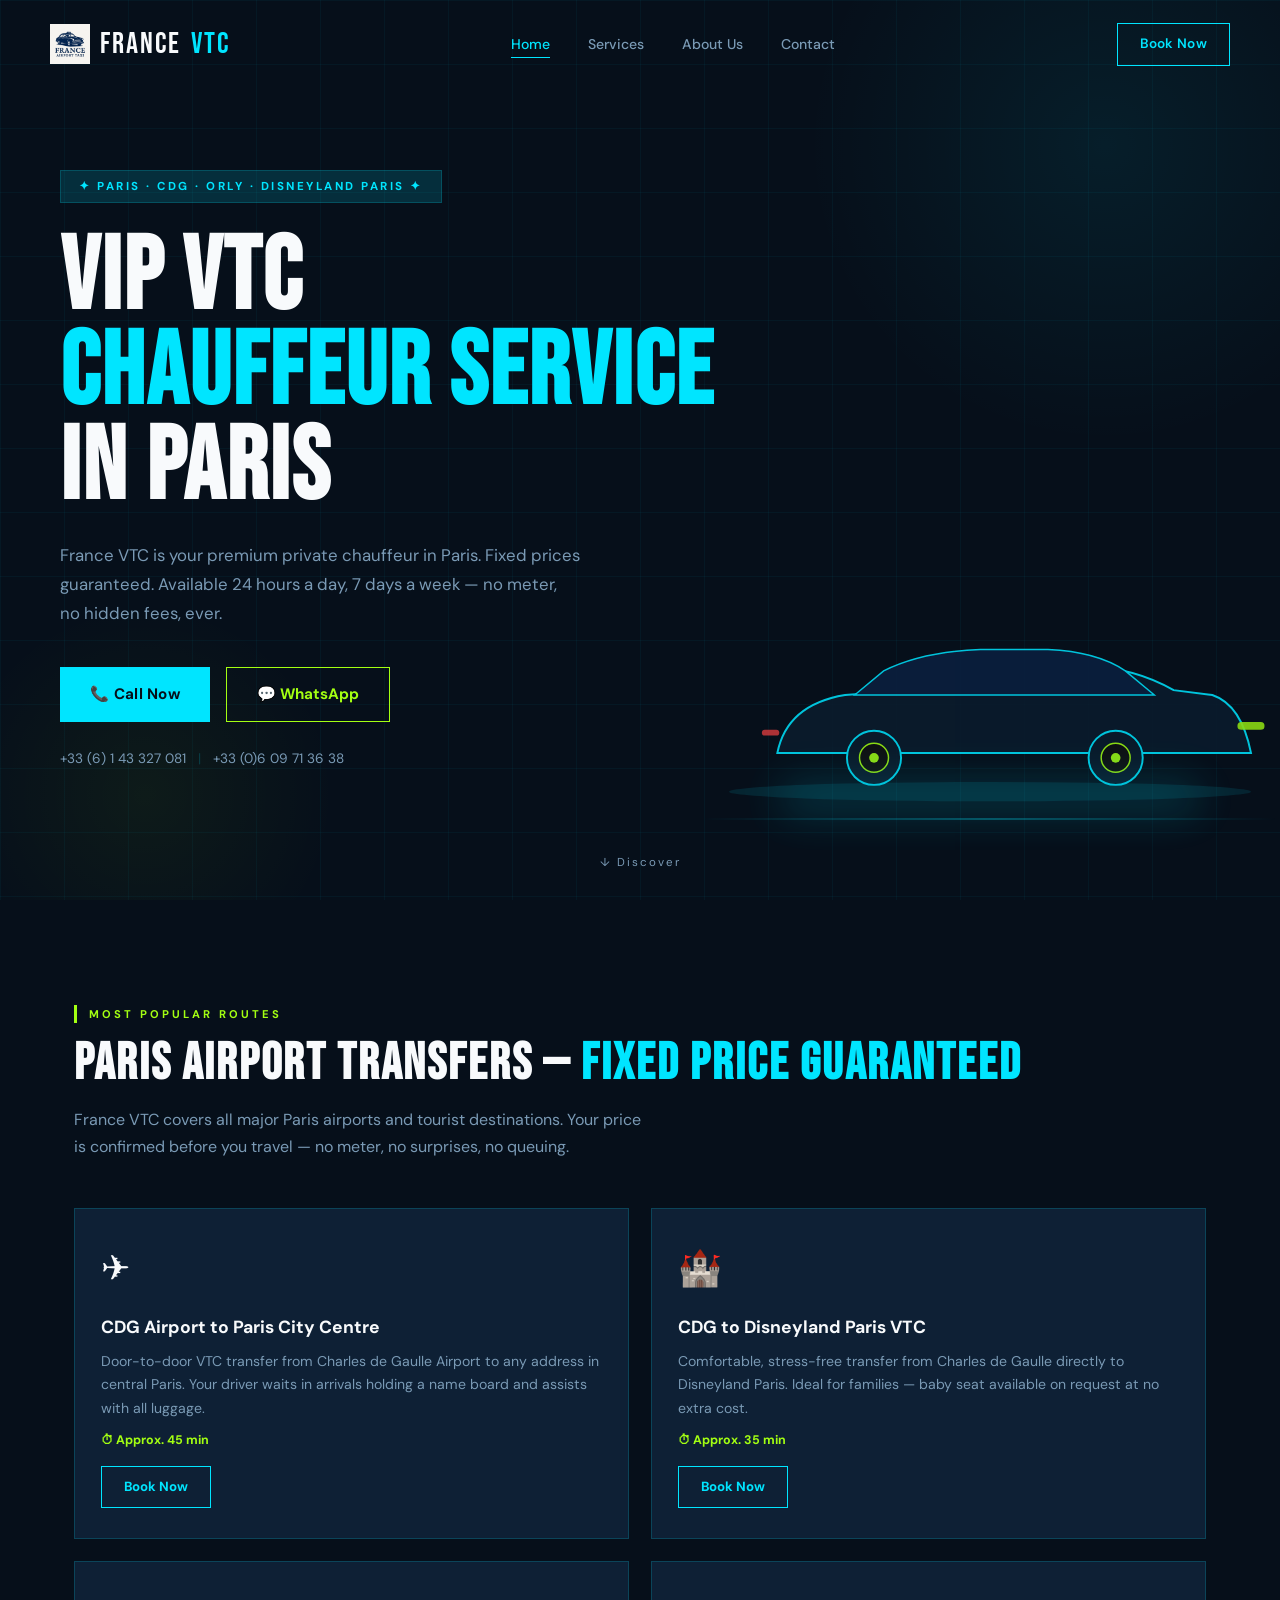
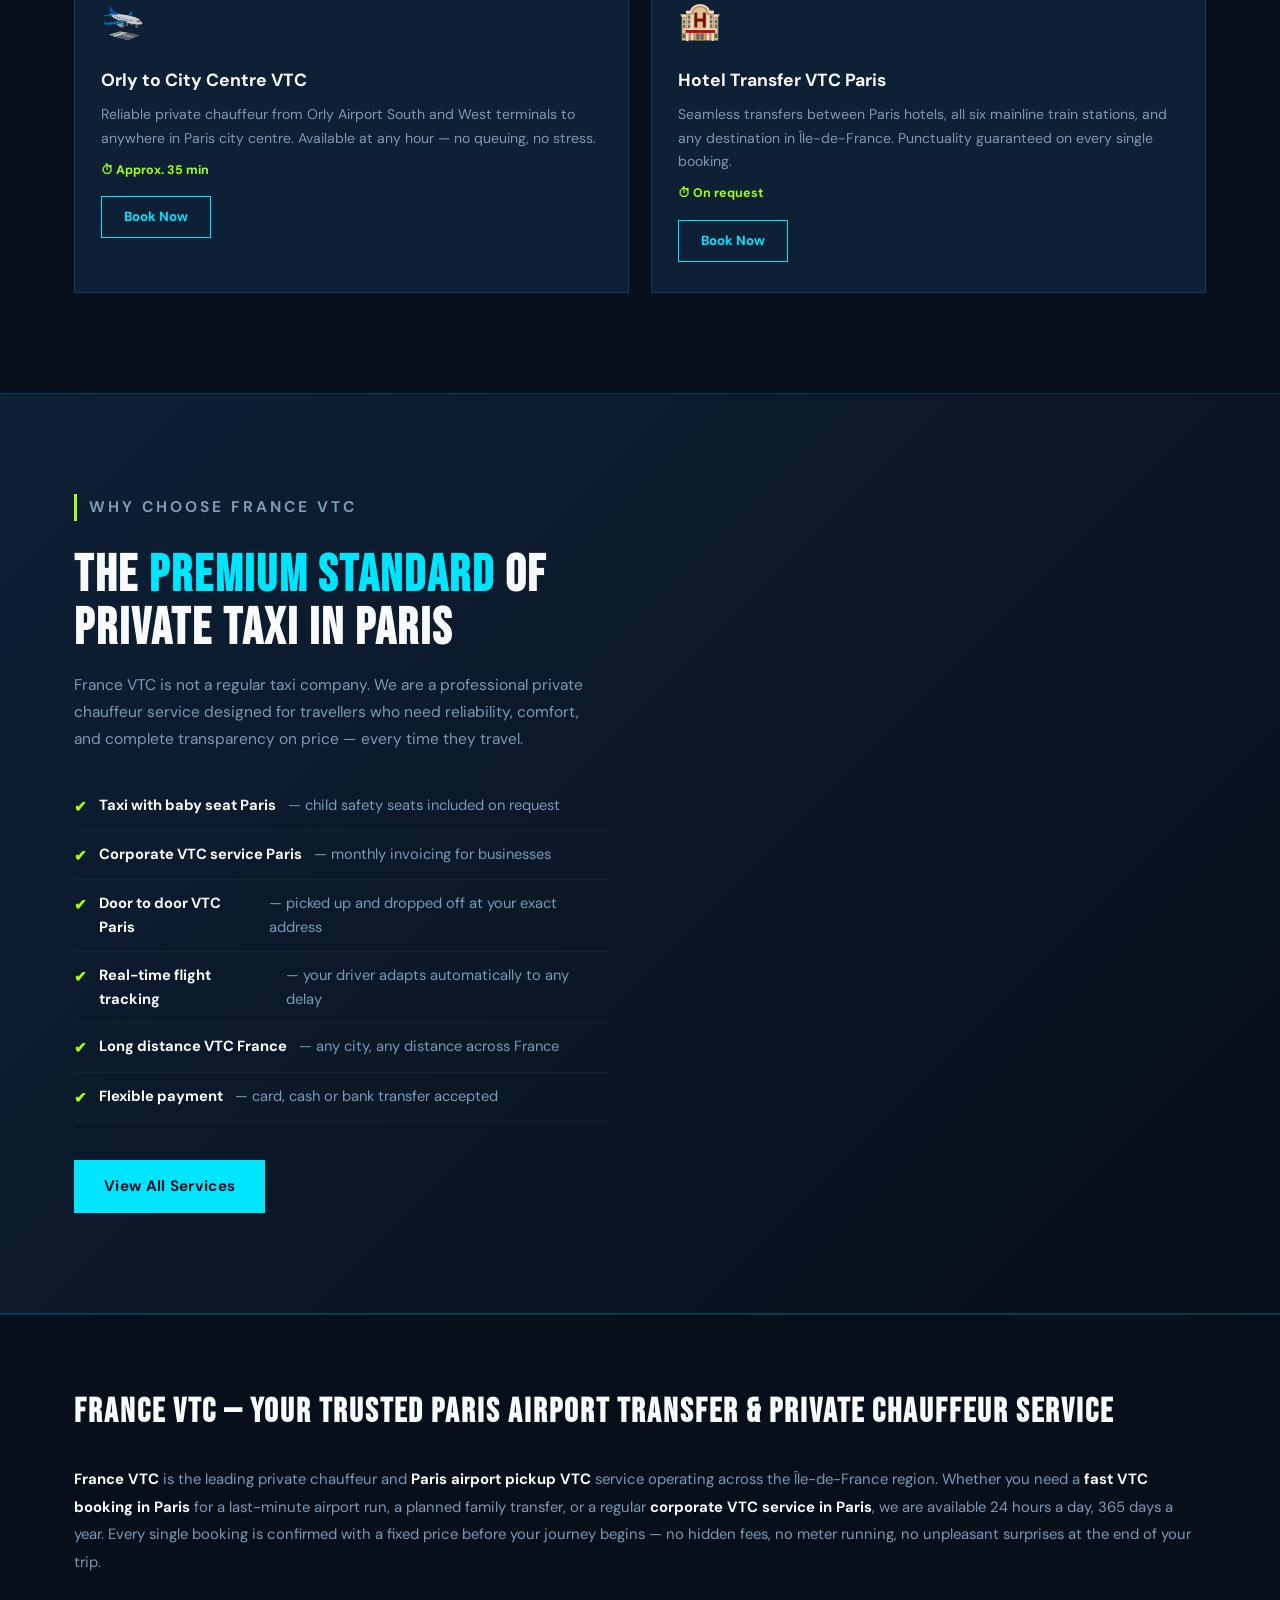
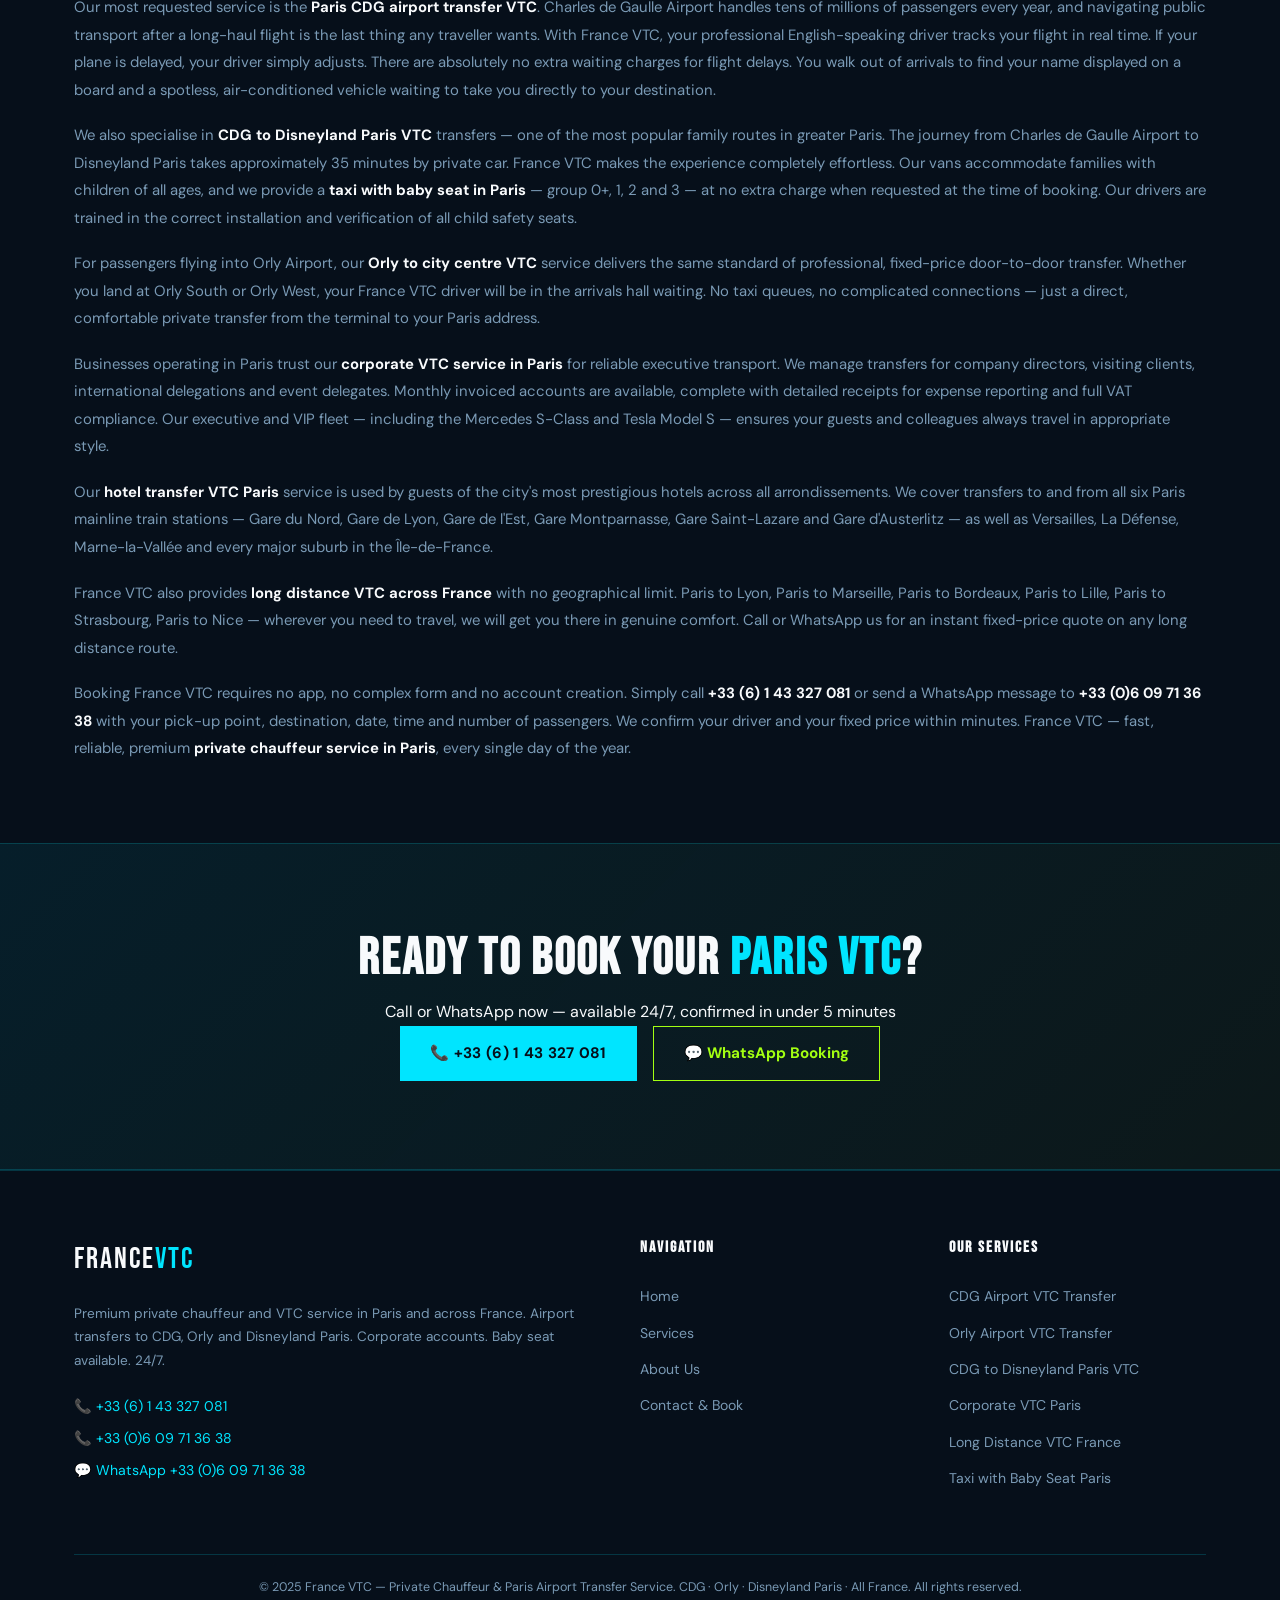
==== commit 024007de: "t" ====
--- a/index.html
+++ b/index.html
@@ -78,7 +78,7 @@
 <nav class="navbar" id="navbar" role="navigation" aria-label="Main navigation">
   <div class="nav-inner">
    <a href="index.html" class="nav-logo" aria-label="France VTC – Home">
-  <img src="images/logo_11zon.webp" alt="logo" loading="lazy">
+  <img src="images/logo_11zon.webp" alt="logo" loading="lazy" height="40px" weight="40px">
   FRANCE<span>VTC</span>
 </a>
     <ul class="nav-links" role="list">
